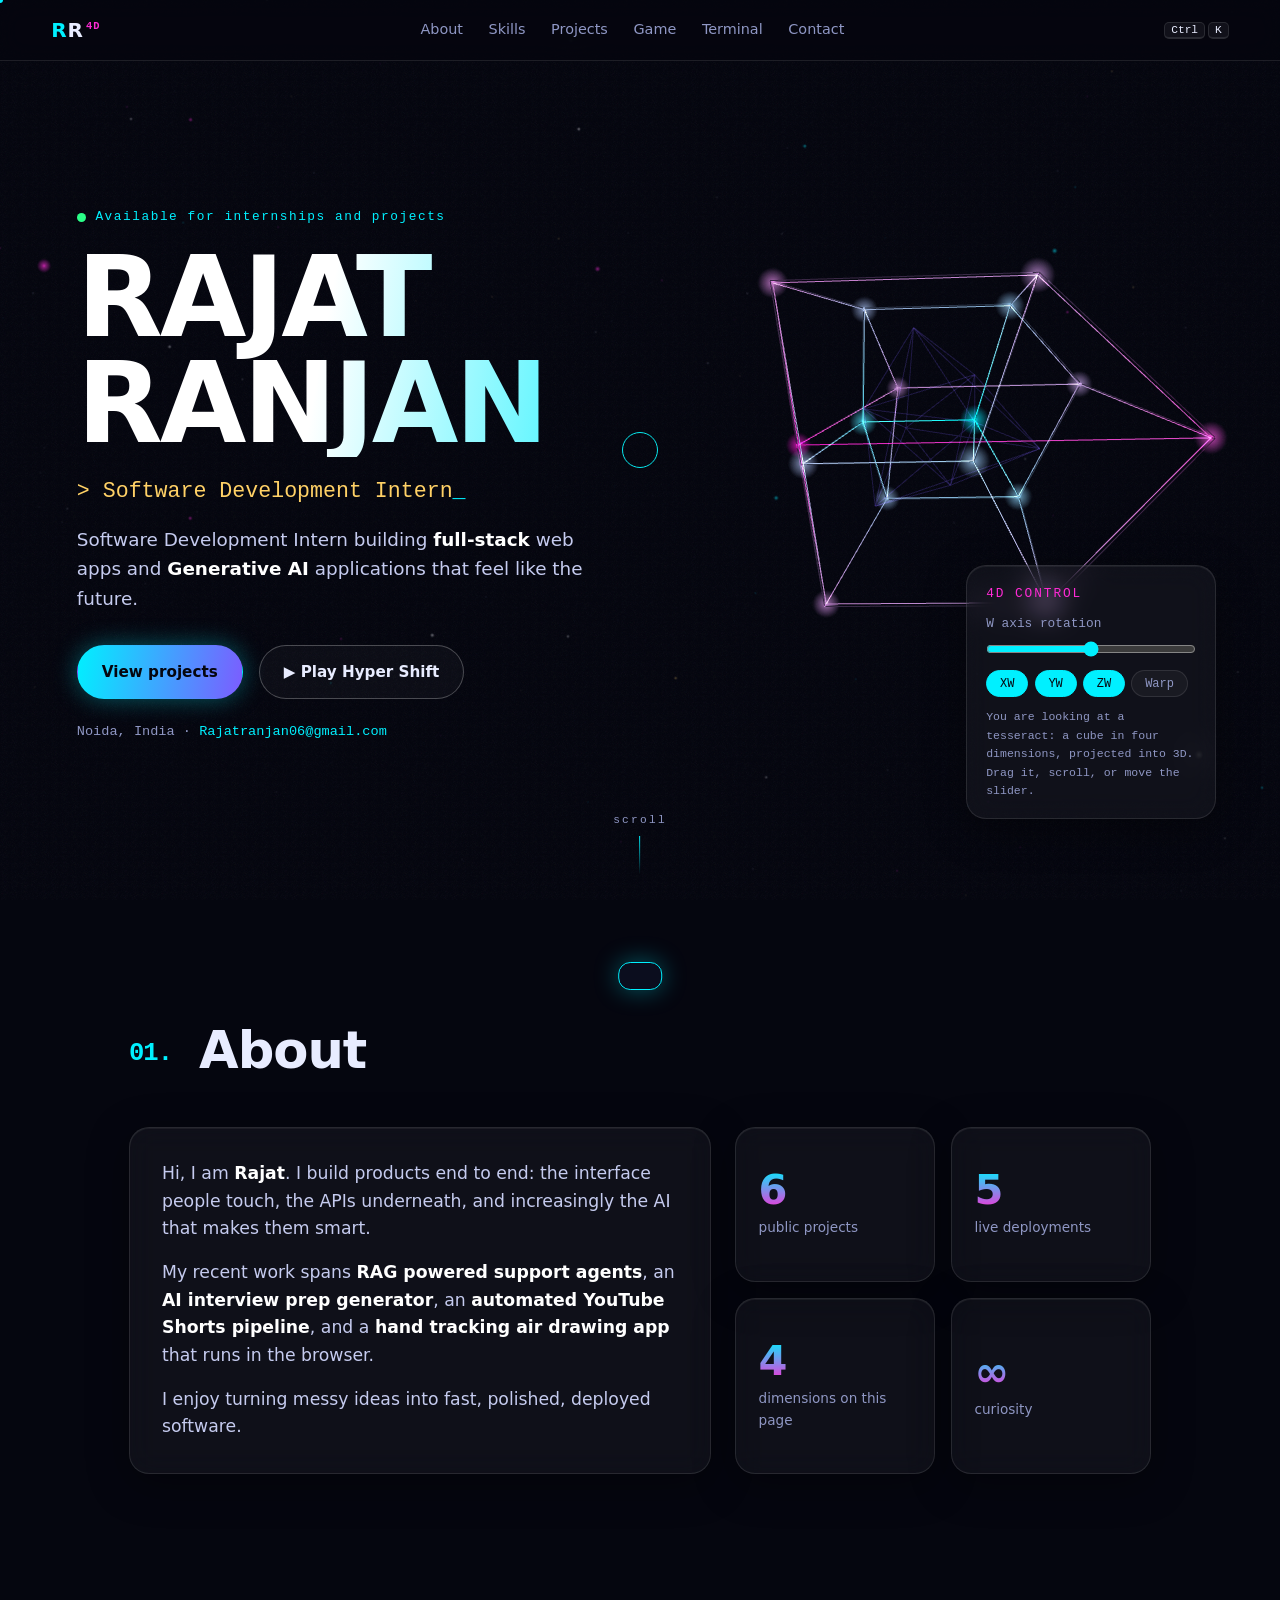
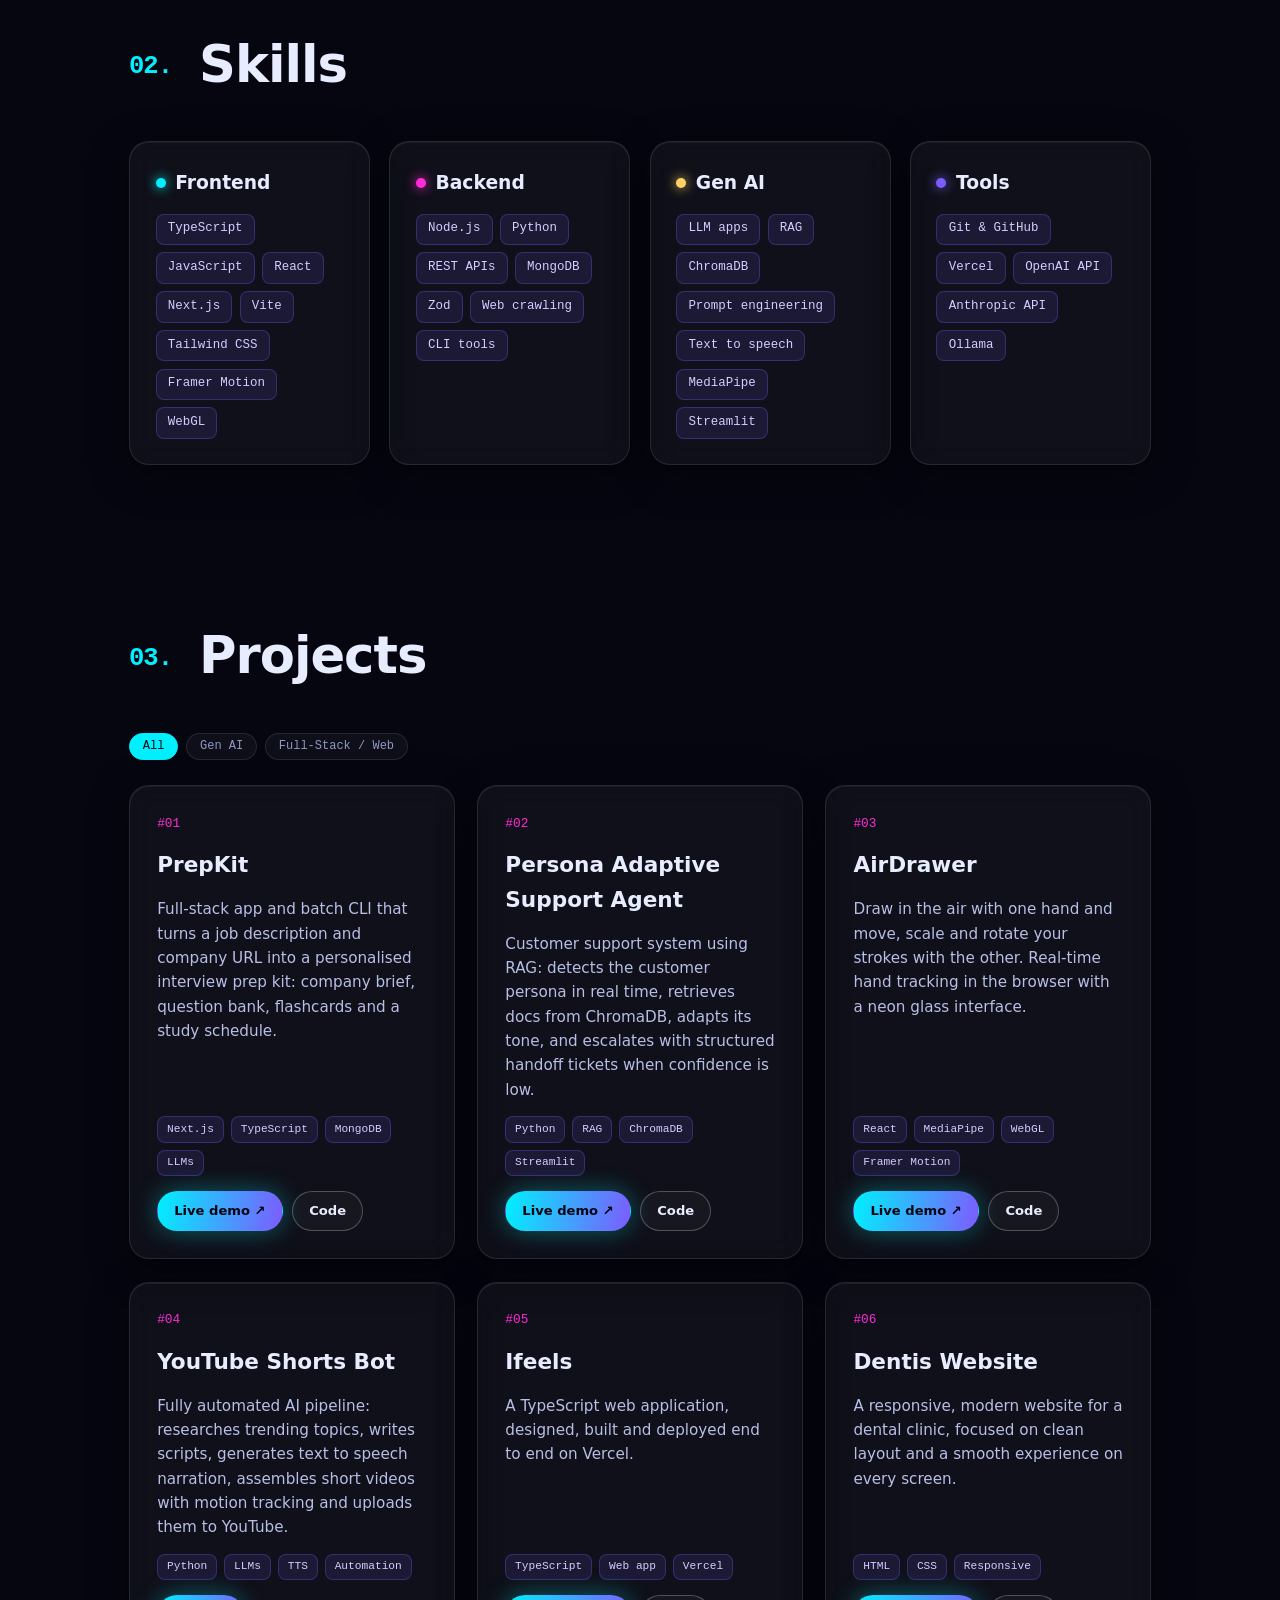
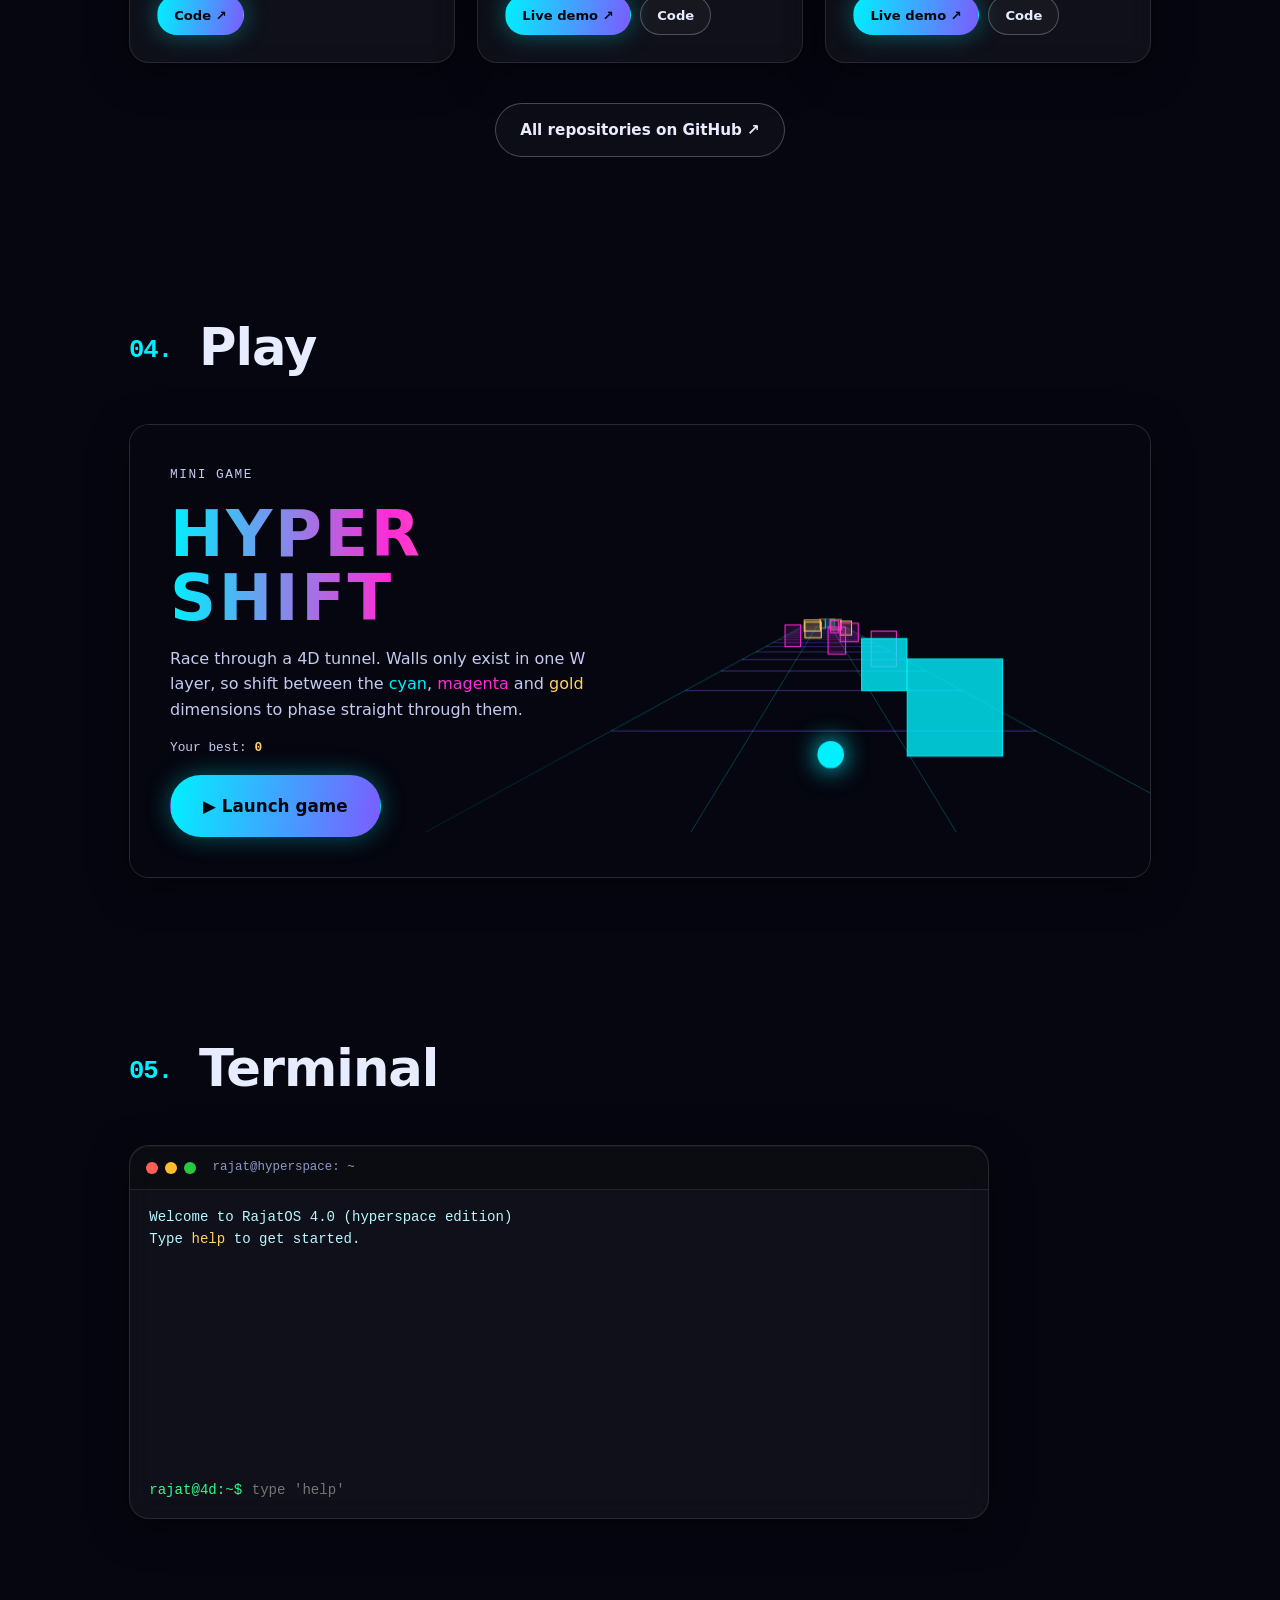
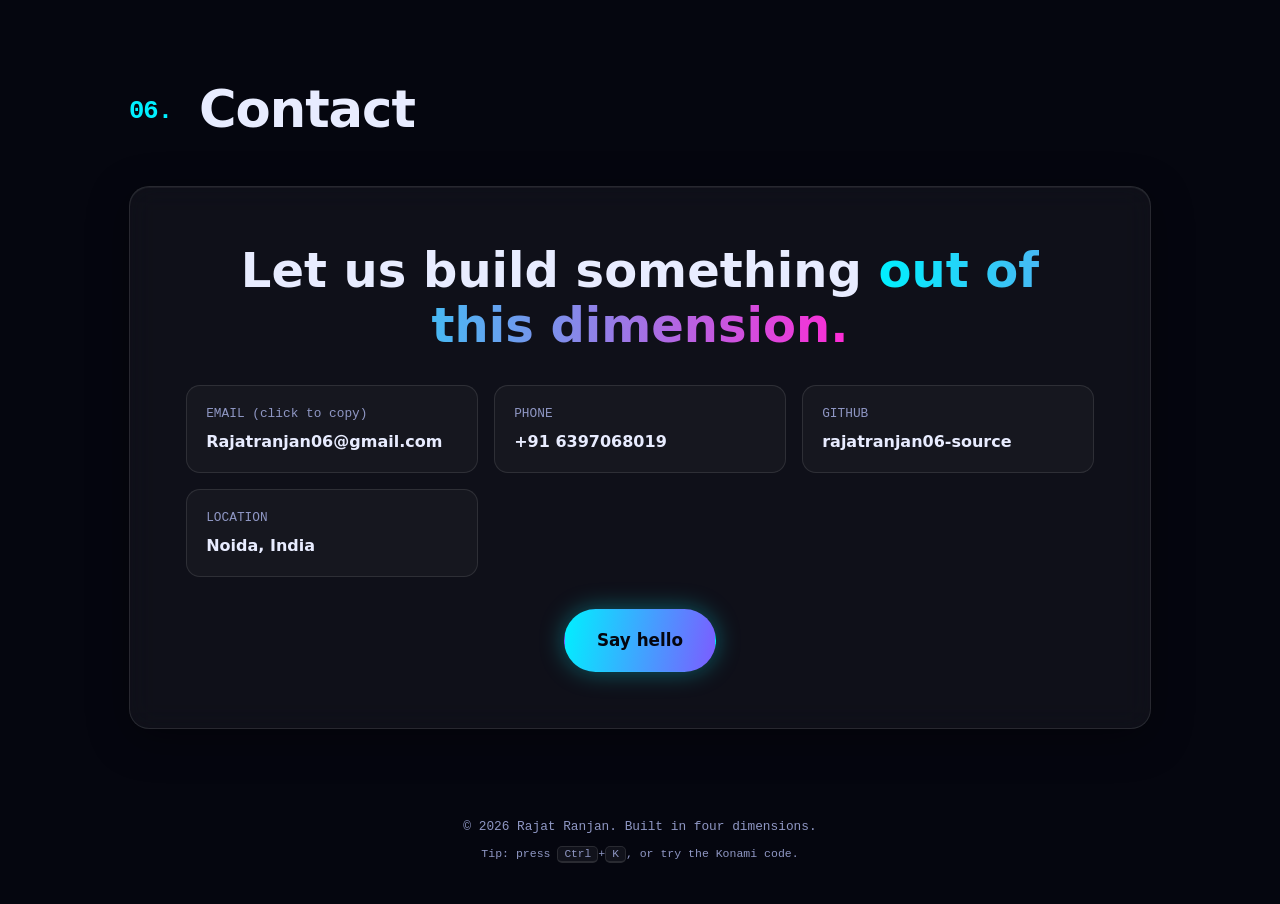
==== index.html @ 15fe3cb5 "Build 4D portfolio for Rajat Ranjan with tesseract hero, projects, terminal and Hyper Shift game Co-" ====
<!doctype html>
<html lang="en">
<head>
<meta charset="utf-8">
<meta name="viewport" content="width=device-width, initial-scale=1">
<title>Rajat Ranjan | Full-Stack & Gen AI Developer</title>
<meta name="description" content="Rajat Ranjan, Software Development Intern from Noida, India. Full-stack web apps and Generative AI applications: RAG agents, AI pipelines and gesture interfaces.">
<meta name="theme-color" content="#05060f">
<meta property="og:title" content="Rajat Ranjan | Full-Stack & Gen AI Developer">
<meta property="og:description" content="A 4D portfolio: projects, skills, an interactive terminal and a hyperspace game.">
<link rel="icon" href="favicon.svg" type="image/svg+xml">
<link rel="stylesheet" href="css/style.css?v=1">
<script type="importmap">{"imports":{"three":"./vendor/three.module.min.js"}}</script>
</head>
<body>
<div id="progress" aria-hidden="true"></div>
<div id="cursor" aria-hidden="true"></div>
<div id="cursor-dot" aria-hidden="true"></div>
<canvas id="hyper" aria-hidden="true"></canvas>
<div class="noise" aria-hidden="true"></div>

<header class="nav">
  <a href="#top" class="logo" aria-label="Rajat Ranjan, home"><span>R</span>R<em>4D</em></a>
  <nav>
    <a href="#about">About</a>
    <a href="#skills">Skills</a>
    <a href="#projects">Projects</a>
    <a href="#play">Game</a>
    <a href="#terminal">Terminal</a>
    <a href="#contact">Contact</a>
  </nav>
  <button class="kbd-btn" id="open-palette" aria-label="Open command palette"><kbd>Ctrl</kbd><kbd>K</kbd></button>
</header>

<main id="top">
  <section class="hero">
    <div class="hero-text">
      <p class="eyebrow mono"><span class="pulse"></span> Available for internships and projects</p>
      <h1 class="glitch" data-text="RAJAT RANJAN">RAJAT RANJAN</h1>
      <p class="role mono">&gt; <span id="typed"></span><span class="caret">_</span></p>
      <p class="lead">Software Development Intern building <strong>full-stack</strong> web apps and <strong>Generative AI</strong> applications that feel like the future.</p>
      <div class="cta">
        <a href="#projects" class="btn btn-primary magnetic">View projects</a>
        <a href="game.html" class="btn btn-ghost magnetic">&#9654; Play Hyper Shift</a>
      </div>
      <p class="meta mono">Noida, India &middot; <a href="mailto:Rajatranjan06@gmail.com">Rajatranjan06@gmail.com</a></p>
    </div>
    <div class="w-panel glass">
      <p class="mono small">4D CONTROL</p>
      <label class="mono small" for="w-slider">W axis rotation</label>
      <input type="range" id="w-slider" min="-314" max="314" value="0">
      <div class="toggles">
        <button class="chip active" data-plane="xw">XW</button>
        <button class="chip active" data-plane="yw">YW</button>
        <button class="chip active" data-plane="zw">ZW</button>
        <button class="chip" id="warp-btn">Warp</button>
      </div>
      <p class="mono tiny">You are looking at a tesseract: a cube in four dimensions, projected into 3D. Drag it, scroll, or move the slider.</p>
    </div>
    <a href="#about" class="scroll-hint mono" aria-label="Scroll down">scroll<span></span></a>
  </section>

  <section id="about" class="section">
    <h2 class="section-title reveal"><span class="mono">01.</span> About</h2>
    <div class="about-grid">
      <div class="glass about-card reveal">
        <p>Hi, I am <strong>Rajat</strong>. I build products end to end: the interface people touch, the APIs underneath, and increasingly the AI that makes them smart.</p>
        <p>My recent work spans <strong>RAG powered support agents</strong>, an <strong>AI interview prep generator</strong>, an <strong>automated YouTube Shorts pipeline</strong>, and a <strong>hand tracking air drawing app</strong> that runs in the browser.</p>
        <p>I enjoy turning messy ideas into fast, polished, deployed software.</p>
      </div>
      <div class="stats">
        <div class="stat glass reveal"><b data-count="6">0</b><span>public projects</span></div>
        <div class="stat glass reveal"><b data-count="5">0</b><span>live deployments</span></div>
        <div class="stat glass reveal"><b data-count="4">0</b><span>dimensions on this page</span></div>
        <div class="stat glass reveal"><b>&infin;</b><span>curiosity</span></div>
      </div>
    </div>
  </section>

  <section id="skills" class="section">
    <h2 class="section-title reveal"><span class="mono">02.</span> Skills</h2>
    <div class="skills-grid">
      <div class="skill-col glass reveal tilt">
        <h3><i class="dot c1"></i>Frontend</h3>
        <ul class="tags"><li>TypeScript</li><li>JavaScript</li><li>React</li><li>Next.js</li><li>Vite</li><li>Tailwind CSS</li><li>Framer Motion</li><li>WebGL</li></ul>
      </div>
      <div class="skill-col glass reveal tilt">
        <h3><i class="dot c2"></i>Backend</h3>
        <ul class="tags"><li>Node.js</li><li>Python</li><li>REST APIs</li><li>MongoDB</li><li>Zod</li><li>Web crawling</li><li>CLI tools</li></ul>
      </div>
      <div class="skill-col glass reveal tilt">
        <h3><i class="dot c3"></i>Gen AI</h3>
        <ul class="tags"><li>LLM apps</li><li>RAG</li><li>ChromaDB</li><li>Prompt engineering</li><li>Text to speech</li><li>MediaPipe</li><li>Streamlit</li></ul>
      </div>
      <div class="skill-col glass reveal tilt">
        <h3><i class="dot c4"></i>Tools</h3>
        <ul class="tags"><li>Git &amp; GitHub</li><li>Vercel</li><li>OpenAI API</li><li>Anthropic API</li><li>Ollama</li></ul>
      </div>
    </div>
  </section>

  <section id="projects" class="section">
    <h2 class="section-title reveal"><span class="mono">03.</span> Projects</h2>
    <div class="filters reveal" role="tablist">
      <button class="chip active" data-filter="all">All</button>
      <button class="chip" data-filter="ai">Gen AI</button>
      <button class="chip" data-filter="web">Full-Stack / Web</button>
    </div>
    <div class="projects">
      <article class="project glass tilt reveal" data-tags="ai web">
        <div class="glare"></div>
        <p class="p-num mono">#01</p>
        <h3>PrepKit</h3>
        <p>Full-stack app and batch CLI that turns a job description and company URL into a personalised interview prep kit: company brief, question bank, flashcards and a study schedule.</p>
        <ul class="tags small"><li>Next.js</li><li>TypeScript</li><li>MongoDB</li><li>LLMs</li></ul>
        <div class="p-links">
          <a href="https://prep-kit-eight.vercel.app" target="_blank" rel="noopener" class="btn btn-primary sm">Live demo &#8599;</a>
          <a href="https://github.com/rajatranjan06-source/PrepKit" target="_blank" rel="noopener" class="btn btn-ghost sm">Code</a>
        </div>
      </article>
      <article class="project glass tilt reveal" data-tags="ai">
        <div class="glare"></div>
        <p class="p-num mono">#02</p>
        <h3>Persona Adaptive Support Agent</h3>
        <p>Customer support system using RAG: detects the customer persona in real time, retrieves docs from ChromaDB, adapts its tone, and escalates with structured handoff tickets when confidence is low.</p>
        <ul class="tags small"><li>Python</li><li>RAG</li><li>ChromaDB</li><li>Streamlit</li></ul>
        <div class="p-links">
          <a href="https://persona-adaptive-saas-customer-support-agent.streamlit.app/" target="_blank" rel="noopener" class="btn btn-primary sm">Live demo &#8599;</a>
          <a href="https://github.com/rajatranjan06-source/Persona-Adaptive-Customer-Support-Agent" target="_blank" rel="noopener" class="btn btn-ghost sm">Code</a>
        </div>
      </article>
      <article class="project glass tilt reveal" data-tags="ai web">
        <div class="glare"></div>
        <p class="p-num mono">#03</p>
        <h3>AirDrawer</h3>
        <p>Draw in the air with one hand and move, scale and rotate your strokes with the other. Real-time hand tracking in the browser with a neon glass interface.</p>
        <ul class="tags small"><li>React</li><li>MediaPipe</li><li>WebGL</li><li>Framer Motion</li></ul>
        <div class="p-links">
          <a href="https://air-drawer-two.vercel.app" target="_blank" rel="noopener" class="btn btn-primary sm">Live demo &#8599;</a>
          <a href="https://github.com/rajatranjan06-source/AirDrawer" target="_blank" rel="noopener" class="btn btn-ghost sm">Code</a>
        </div>
      </article>
      <article class="project glass tilt reveal" data-tags="ai">
        <div class="glare"></div>
        <p class="p-num mono">#04</p>
        <h3>YouTube Shorts Bot</h3>
        <p>Fully automated AI pipeline: researches trending topics, writes scripts, generates text to speech narration, assembles short videos with motion tracking and uploads them to YouTube.</p>
        <ul class="tags small"><li>Python</li><li>LLMs</li><li>TTS</li><li>Automation</li></ul>
        <div class="p-links">
          <a href="https://github.com/rajatranjan06-source/youtube-shorts-bot" target="_blank" rel="noopener" class="btn btn-primary sm">Code &#8599;</a>
        </div>
      </article>
      <article class="project glass tilt reveal" data-tags="web">
        <div class="glare"></div>
        <p class="p-num mono">#05</p>
        <h3>Ifeels</h3>
        <p>A TypeScript web application, designed, built and deployed end to end on Vercel.</p>
        <ul class="tags small"><li>TypeScript</li><li>Web app</li><li>Vercel</li></ul>
        <div class="p-links">
          <a href="https://ifeels.vercel.app" target="_blank" rel="noopener" class="btn btn-primary sm">Live demo &#8599;</a>
          <a href="https://github.com/rajatranjan06-source/Ifeels" target="_blank" rel="noopener" class="btn btn-ghost sm">Code</a>
        </div>
      </article>
      <article class="project glass tilt reveal" data-tags="web">
        <div class="glare"></div>
        <p class="p-num mono">#06</p>
        <h3>Dentis Website</h3>
        <p>A responsive, modern website for a dental clinic, focused on clean layout and a smooth experience on every screen.</p>
        <ul class="tags small"><li>HTML</li><li>CSS</li><li>Responsive</li></ul>
        <div class="p-links">
          <a href="https://dentis-website-omega.vercel.app" target="_blank" rel="noopener" class="btn btn-primary sm">Live demo &#8599;</a>
          <a href="https://github.com/rajatranjan06-source/dentis-website" target="_blank" rel="noopener" class="btn btn-ghost sm">Code</a>
        </div>
      </article>
    </div>
    <p class="center reveal"><a class="btn btn-ghost magnetic" href="https://github.com/rajatranjan06-source" target="_blank" rel="noopener">All repositories on GitHub &#8599;</a></p>
  </section>

  <section id="play" class="section">
    <h2 class="section-title reveal"><span class="mono">04.</span> Play</h2>
    <div class="game-teaser glass reveal">
      <canvas id="teaser" aria-hidden="true"></canvas>
      <div class="teaser-content">
        <p class="mono eyebrow">MINI GAME</p>
        <h3>HYPER SHIFT</h3>
        <p>Race through a 4D tunnel. Walls only exist in one W layer, so shift between the <span class="c1t">cyan</span>, <span class="c2t">magenta</span> and <span class="c3t">gold</span> dimensions to phase straight through them.</p>
        <p class="mono small">Your best: <b id="best-score">0</b></p>
        <a href="game.html" class="btn btn-primary magnetic big">&#9654; Launch game</a>
      </div>
    </div>
  </section>

  <section id="terminal" class="section">
    <h2 class="section-title reveal"><span class="mono">05.</span> Terminal</h2>
    <div class="term glass reveal">
      <div class="term-bar"><i></i><i></i><i></i><span class="mono">rajat@hyperspace: ~</span></div>
      <div class="term-body mono" id="term-out" aria-live="polite"></div>
      <form class="term-line mono" id="term-form" autocomplete="off">
        <label for="term-in">rajat@4d:~$</label>
        <input id="term-in" spellcheck="false" placeholder="type 'help'">
      </form>
    </div>
  </section>

  <section id="contact" class="section">
    <h2 class="section-title reveal"><span class="mono">06.</span> Contact</h2>
    <div class="contact glass reveal">
      <h3 class="big-h">Let us build something <span class="grad">out of this dimension.</span></h3>
      <div class="contact-grid">
        <button class="contact-item" id="copy-email" data-copy="Rajatranjan06@gmail.com"><span class="mono small">EMAIL (click to copy)</span><b>Rajatranjan06@gmail.com</b></button>
        <a class="contact-item" href="tel:+916397068019"><span class="mono small">PHONE</span><b>+91 6397068019</b></a>
        <a class="contact-item" href="https://github.com/rajatranjan06-source" target="_blank" rel="noopener"><span class="mono small">GITHUB</span><b>rajatranjan06-source</b></a>
        <div class="contact-item"><span class="mono small">LOCATION</span><b>Noida, India</b></div>
      </div>
      <a href="mailto:Rajatranjan06@gmail.com?subject=Hello%20Rajat" class="btn btn-primary magnetic big">Say hello</a>
    </div>
  </section>
</main>

<footer class="footer mono small">
  <p>&copy; <span id="year">2026</span> Rajat Ranjan. Built in four dimensions.</p>
  <p class="tiny">Tip: press <kbd>Ctrl</kbd>+<kbd>K</kbd>, or try the Konami code.</p>
</footer>

<div id="palette" class="palette" hidden>
  <div class="palette-box glass">
    <input id="palette-in" placeholder="Jump to, open, copy..." aria-label="Command">
    <ul id="palette-list"></ul>
  </div>
</div>
<div id="toast" class="toast mono" role="status"></div>

<script type="module" src="js/main.js?v=1"></script>
</body>
</html>
---- css/style.css ----
:root{
  --bg:#05060f; --bg2:#0b0d1f; --text:#e8ecff; --muted:#8f97c4;
  --c1:#00f0ff; --c2:#ff2bd6; --c3:#ffd166; --c4:#7c5cff;
  --glass:rgba(255,255,255,.045); --line:rgba(255,255,255,.1);
  --mono:ui-monospace,"SFMono-Regular","JetBrains Mono",Menlo,Consolas,monospace;
  --sans:system-ui,-apple-system,"Segoe UI",Roboto,Inter,sans-serif;
}
*{box-sizing:border-box;margin:0;padding:0}
html{scroll-behavior:smooth}
body{background:radial-gradient(1200px 800px at 80% -10%,#1a0f3d 0%,transparent 60%),radial-gradient(900px 700px at -10% 110%,#002a3a 0%,transparent 60%),var(--bg);color:var(--text);font-family:var(--sans);line-height:1.6;overflow-x:hidden;min-height:100vh}
a{color:inherit}
.mono{font-family:var(--mono)}
.small{font-size:.8rem}.tiny{font-size:.72rem;color:var(--muted)}
.center{text-align:center;margin-top:2.5rem}
kbd{font-family:var(--mono);font-size:.7rem;border:1px solid var(--line);border-bottom-width:2px;border-radius:5px;padding:1px 6px;background:rgba(255,255,255,.05)}

#hyper{position:fixed;inset:0;width:100vw;height:100vh;z-index:0;display:block}
.noise{position:fixed;inset:0;pointer-events:none;z-index:1;opacity:.06;background-image:url("data:image/svg+xml;utf8,<svg xmlns='http://www.w3.org/2000/svg' width='160' height='160'><filter id='n'><feTurbulence baseFrequency='.9' numOctaves='2'/></filter><rect width='100%' height='100%' filter='url(%23n)'/></svg>")}
#progress{position:fixed;top:0;left:0;height:3px;width:0;z-index:60;background:linear-gradient(90deg,var(--c1),var(--c2),var(--c3));box-shadow:0 0 12px var(--c1)}

#cursor,#cursor-dot{position:fixed;top:0;left:0;pointer-events:none;z-index:100;border-radius:50%;transform:translate(-50%,-50%)}
#cursor{width:36px;height:36px;border:1.5px solid var(--c1);transition:width .2s,height .2s,background .2s,border-color .2s;mix-blend-mode:difference}
#cursor.hover{width:64px;height:64px;background:rgba(0,240,255,.15);border-color:var(--c2)}
#cursor-dot{width:6px;height:6px;background:var(--c1)}
@media (hover:none){#cursor,#cursor-dot{display:none}}

.nav{position:fixed;top:0;left:0;right:0;z-index:50;display:flex;align-items:center;justify-content:space-between;padding:14px 4vw;backdrop-filter:blur(12px);-webkit-backdrop-filter:blur(12px);background:rgba(5,6,15,.45);border-bottom:1px solid var(--line)}
.logo{font-weight:800;font-size:1.25rem;text-decoration:none;letter-spacing:.05em}
.logo span{color:var(--c1)}.logo em{font-style:normal;font-size:.65rem;color:var(--c2);vertical-align:super;margin-left:2px;font-family:var(--mono)}
.nav nav{display:flex;gap:1.6rem}
.nav nav a{text-decoration:none;color:var(--muted);font-size:.9rem;position:relative;transition:color .2s}
.nav nav a:hover,.nav nav a.active{color:var(--text)}
.nav nav a::after{content:"";position:absolute;left:0;bottom:-4px;height:2px;width:0;background:var(--c1);transition:width .25s}
.nav nav a:hover::after,.nav nav a.active::after{width:100%}
.kbd-btn{background:none;border:0;color:var(--text);cursor:pointer;display:flex;gap:3px}
@media (max-width:820px){.nav nav{display:none}}

main,footer{position:relative;z-index:2}
.section{max-width:1150px;margin:0 auto;padding:110px 5vw 40px}
.section-title{font-size:clamp(2rem,5vw,3.2rem);margin-bottom:2.2rem;letter-spacing:-.02em}
.section-title span{color:var(--c1);font-size:.5em;vertical-align:middle;margin-right:.4em}

.glass{background:var(--glass);border:1px solid var(--line);border-radius:20px;backdrop-filter:blur(14px);-webkit-backdrop-filter:blur(14px);box-shadow:0 10px 40px rgba(0,0,0,.35),inset 0 1px 0 rgba(255,255,255,.06)}

.hero{min-height:100vh;display:flex;align-items:center;padding:110px 6vw 60px;position:relative}
.hero-text{max-width:640px}
.eyebrow{color:var(--c1);font-size:.8rem;letter-spacing:.12em;display:flex;align-items:center;gap:.6rem;margin-bottom:1rem}
.pulse{width:9px;height:9px;border-radius:50%;background:#2bff88;box-shadow:0 0 0 0 rgba(43,255,136,.7);animation:pulse 1.8s infinite}
@keyframes pulse{70%{box-shadow:0 0 0 12px rgba(43,255,136,0)}100%{box-shadow:0 0 0 0 rgba(43,255,136,0)}}
h1{font-size:clamp(3rem,10vw,7rem);line-height:.95;font-weight:900;letter-spacing:-.03em;background:linear-gradient(100deg,#fff 20%,var(--c1) 50%,var(--c2) 80%);-webkit-background-clip:text;background-clip:text;color:transparent;background-size:200% 100%;animation:shine 6s linear infinite}
@keyframes shine{to{background-position:-200% 0}}
.glitch{position:relative}
.glitch::before,.glitch::after{content:attr(data-text);position:absolute;inset:0;background:inherit;-webkit-background-clip:text;background-clip:text;opacity:0}
.glitch:hover::before{opacity:.8;animation:g1 .4s steps(2) infinite;color:var(--c2);-webkit-text-fill-color:var(--c2)}
.glitch:hover::after{opacity:.8;animation:g2 .4s steps(2) infinite;color:var(--c1);-webkit-text-fill-color:var(--c1)}
@keyframes g1{0%{clip-path:inset(10% 0 60% 0);transform:translate(-4px,0)}100%{clip-path:inset(60% 0 10% 0);transform:translate(4px,0)}}
@keyframes g2{0%{clip-path:inset(50% 0 20% 0);transform:translate(4px,0)}100%{clip-path:inset(20% 0 50% 0);transform:translate(-4px,0)}}
.role{font-size:clamp(1rem,2.3vw,1.35rem);color:var(--c3);margin:1.1rem 0 1rem;min-height:1.6em}
.caret{animation:blink 1s steps(1) infinite;color:var(--c1)}
@keyframes blink{50%{opacity:0}}
.lead{font-size:1.15rem;color:#c5cbef;max-width:520px}
.lead strong{color:#fff}
.cta{display:flex;gap:1rem;flex-wrap:wrap;margin:2rem 0 1.4rem}
.meta{color:var(--muted);font-size:.85rem}
.meta a{color:var(--c1);text-decoration:none}

.btn{display:inline-flex;align-items:center;gap:.5rem;padding:.85rem 1.5rem;border-radius:999px;font-weight:700;text-decoration:none;font-size:.95rem;cursor:pointer;border:1px solid transparent;transition:transform .2s,box-shadow .25s,background .25s;font-family:inherit}
.btn-primary{background:linear-gradient(100deg,var(--c1),var(--c4));color:#05060f;box-shadow:0 0 25px rgba(0,240,255,.35)}
.btn-primary:hover{box-shadow:0 0 45px rgba(0,240,255,.6)}
.btn-ghost{border-color:rgba(255,255,255,.25);color:var(--text);background:rgba(255,255,255,.03)}
.btn-ghost:hover{border-color:var(--c2);box-shadow:0 0 25px rgba(255,43,214,.3)}
.btn.sm{padding:.55rem 1rem;font-size:.82rem}
.btn.big{padding:1.05rem 2rem;font-size:1.05rem}

.w-panel{position:absolute;right:5vw;bottom:9vh;width:250px;padding:1.1rem 1.2rem}
.w-panel p:first-child{color:var(--c2);letter-spacing:.15em;margin-bottom:.6rem}
.w-panel label{display:block;color:var(--muted);margin-bottom:.3rem}
input[type=range]{width:100%;accent-color:var(--c1);margin-bottom:.8rem}
.toggles{display:flex;gap:.4rem;flex-wrap:wrap;margin-bottom:.7rem}
@media (max-width:980px){.w-panel{position:relative;right:auto;bottom:auto;margin-top:2rem;width:100%;max-width:340px}.hero{flex-direction:column;align-items:flex-start;justify-content:center}}

.chip{font-family:var(--mono);font-size:.75rem;padding:.35rem .8rem;border-radius:999px;background:rgba(255,255,255,.04);color:var(--muted);border:1px solid var(--line);cursor:pointer;transition:all .2s}
.chip:hover{color:var(--text);border-color:var(--c1)}
.chip.active{color:#05060f;background:var(--c1);border-color:var(--c1)}

.scroll-hint{position:absolute;bottom:26px;left:50%;transform:translateX(-50%);color:var(--muted);font-size:.7rem;text-decoration:none;display:flex;flex-direction:column;align-items:center;gap:6px;letter-spacing:.2em}
.scroll-hint span{width:1px;height:38px;background:linear-gradient(var(--c1),transparent);animation:drop 1.6s infinite}
@keyframes drop{0%{transform:scaleY(0);transform-origin:top}50%{transform:scaleY(1);transform-origin:top}51%{transform-origin:bottom}100%{transform:scaleY(0);transform-origin:bottom}}

.about-grid{display:grid;grid-template-columns:1.4fr 1fr;gap:1.5rem}
.about-card{padding:2rem;font-size:1.08rem;color:#c5cbef}
.about-card p+p{margin-top:1rem}
.about-card strong{color:#fff}
.stats{display:grid;grid-template-columns:1fr 1fr;gap:1rem}
.stat{padding:1.4rem;display:flex;flex-direction:column;justify-content:center}
.stat b{font-size:2.6rem;line-height:1;background:linear-gradient(var(--c1),var(--c2));-webkit-background-clip:text;background-clip:text;color:transparent}
.stat span{color:var(--muted);font-size:.85rem;margin-top:.4rem}
@media (max-width:820px){.about-grid{grid-template-columns:1fr}}

.skills-grid{display:grid;grid-template-columns:repeat(auto-fit,minmax(240px,1fr));gap:1.2rem}
.skill-col{padding:1.6rem}
.skill-col h3{display:flex;align-items:center;gap:.6rem;margin-bottom:1rem}
.dot{width:10px;height:10px;border-radius:50%;display:inline-block}
.dot.c1{background:var(--c1);box-shadow:0 0 12px var(--c1)}.dot.c2{background:var(--c2);box-shadow:0 0 12px var(--c2)}.dot.c3{background:var(--c3);box-shadow:0 0 12px var(--c3)}.dot.c4{background:var(--c4);box-shadow:0 0 12px var(--c4)}
.tags{list-style:none;display:flex;flex-wrap:wrap;gap:.45rem}
.tags li{font-family:var(--mono);font-size:.78rem;padding:.3rem .7rem;border-radius:8px;background:rgba(124,92,255,.12);border:1px solid rgba(124,92,255,.3);color:#d5ceff}
.tags.small li{font-size:.7rem;padding:.2rem .55rem}

.tilt{transform-style:preserve-3d;transition:transform .15s ease-out}
.filters{display:flex;gap:.5rem;margin-bottom:1.6rem;flex-wrap:wrap}
.projects{display:grid;grid-template-columns:repeat(auto-fill,minmax(320px,1fr));gap:1.4rem}
.project{padding:1.7rem;position:relative;overflow:hidden;display:flex;flex-direction:column;gap:.9rem}
.project.hide{display:none}
.project h3{font-size:1.35rem;transform:translateZ(30px)}
.project>p:not(.p-num){color:#b8bfe6;font-size:.95rem;flex:1}
.p-num{color:var(--c2);font-size:.8rem}
.p-links{display:flex;gap:.6rem;flex-wrap:wrap;transform:translateZ(20px)}
.glare{position:absolute;inset:0;pointer-events:none;background:radial-gradient(circle at var(--gx,50%) var(--gy,50%),rgba(255,255,255,.14),transparent 45%);opacity:0;transition:opacity .3s}
.project:hover .glare{opacity:1}
.project::before{content:"";position:absolute;inset:-1px;border-radius:20px;padding:1px;background:linear-gradient(130deg,var(--c1),transparent 40%,transparent 60%,var(--c2));-webkit-mask:linear-gradient(#000 0 0) content-box,linear-gradient(#000 0 0);-webkit-mask-composite:xor;mask-composite:exclude;opacity:0;transition:opacity .3s}
.project:hover::before{opacity:1}

.game-teaser{position:relative;overflow:hidden;min-height:420px;display:flex;align-items:center}
#teaser{position:absolute;inset:0;width:100%;height:100%}
.teaser-content{position:relative;padding:2.5rem;max-width:520px;background:linear-gradient(90deg,rgba(5,6,15,.85),rgba(5,6,15,.4) 80%,transparent);height:100%}
.teaser-content h3{font-size:clamp(2.4rem,6vw,4rem);font-weight:900;letter-spacing:.04em;line-height:1;margin:.4rem 0 1rem;background:linear-gradient(90deg,var(--c1),var(--c2),var(--c3));-webkit-background-clip:text;background-clip:text;color:transparent}
.teaser-content p{color:#c5cbef;margin-bottom:1rem}
.teaser-content b{color:var(--c3)}
.c1t{color:var(--c1)}.c2t{color:var(--c2)}.c3t{color:var(--c3)}

.term{overflow:hidden;max-width:860px}
.term-bar{display:flex;align-items:center;gap:7px;padding:.7rem 1rem;border-bottom:1px solid var(--line);background:rgba(0,0,0,.25)}
.term-bar i{width:12px;height:12px;border-radius:50%;background:#ff5f57}.term-bar i:nth-child(2){background:#febc2e}.term-bar i:nth-child(3){background:#28c840}
.term-bar span{margin-left:.6rem;font-size:.78rem;color:var(--muted)}
.term-body{padding:1rem 1.2rem 0;height:280px;overflow-y:auto;font-size:.88rem;white-space:pre-wrap;color:#b8f7ff}
.term-body .cmd{color:var(--c3)}.term-body .err{color:#ff7b9c}.term-body a{color:var(--c2)}
.term-line{display:flex;gap:.6rem;padding:.6rem 1.2rem 1rem;font-size:.88rem}
.term-line label{color:#2bff88;white-space:nowrap}
.term-line input{flex:1;background:none;border:0;outline:0;color:var(--text);font:inherit;caret-color:var(--c1)}

.contact{padding:clamp(1.6rem,5vw,3.5rem);text-align:center}
.big-h{font-size:clamp(1.8rem,4.5vw,3rem);line-height:1.15;margin-bottom:2rem}
.grad{background:linear-gradient(90deg,var(--c1),var(--c2));-webkit-background-clip:text;background-clip:text;color:transparent}
.contact-grid{display:grid;grid-template-columns:repeat(auto-fit,minmax(220px,1fr));gap:1rem;margin-bottom:2rem;text-align:left}
.contact-item{display:flex;flex-direction:column;gap:.3rem;padding:1.1rem 1.2rem;border-radius:14px;border:1px solid var(--line);background:rgba(255,255,255,.03);text-decoration:none;color:var(--text);font:inherit;cursor:pointer;transition:border-color .2s,transform .2s;text-align:left;overflow-wrap:anywhere}
.contact-item:hover{border-color:var(--c1);transform:translateY(-3px)}
.contact-item span{color:var(--muted)}

.footer{text-align:center;padding:3rem 1rem 2.5rem;color:var(--muted)}
.footer p+p{margin-top:.5rem}

.reveal{opacity:0;transform:translateY(40px) rotateX(12deg);transition:opacity .8s,transform .8s cubic-bezier(.2,.8,.2,1)}
.reveal.in{opacity:1;transform:none}

.palette{position:fixed;inset:0;z-index:200;background:rgba(2,3,10,.6);display:flex;justify-content:center;align-items:flex-start;padding-top:16vh}
.palette[hidden]{display:none}
.palette-box{width:min(560px,92vw);overflow:hidden;background:rgba(12,14,32,.92)}
.palette-box input{width:100%;padding:1.1rem 1.3rem;background:none;border:0;border-bottom:1px solid var(--line);color:var(--text);font-size:1.05rem;outline:none;font-family:inherit}
.palette-box ul{list-style:none;max-height:340px;overflow-y:auto;padding:.4rem}
.palette-box li{padding:.7rem 1rem;border-radius:10px;cursor:pointer;display:flex;justify-content:space-between;color:#c5cbef}
.palette-box li small{color:var(--muted);font-family:var(--mono)}
.palette-box li.sel{background:rgba(0,240,255,.12);color:#fff}

.toast{position:fixed;left:50%;bottom:30px;transform:translate(-50%,120px);z-index:300;padding:.8rem 1.3rem;border-radius:12px;background:rgba(12,14,32,.95);border:1px solid var(--c1);box-shadow:0 0 25px rgba(0,240,255,.35);transition:transform .35s cubic-bezier(.2,.8,.2,1);font-size:.88rem}
.toast.show{transform:translate(-50%,0)}

body.warp h1{animation:shine 1s linear infinite}
body.rainbow{animation:hue 3s linear infinite}
@keyframes hue{to{filter:hue-rotate(360deg)}}

@media (prefers-reduced-motion:reduce){*{animation:none!important;transition:none!important}.reveal{opacity:1;transform:none}}
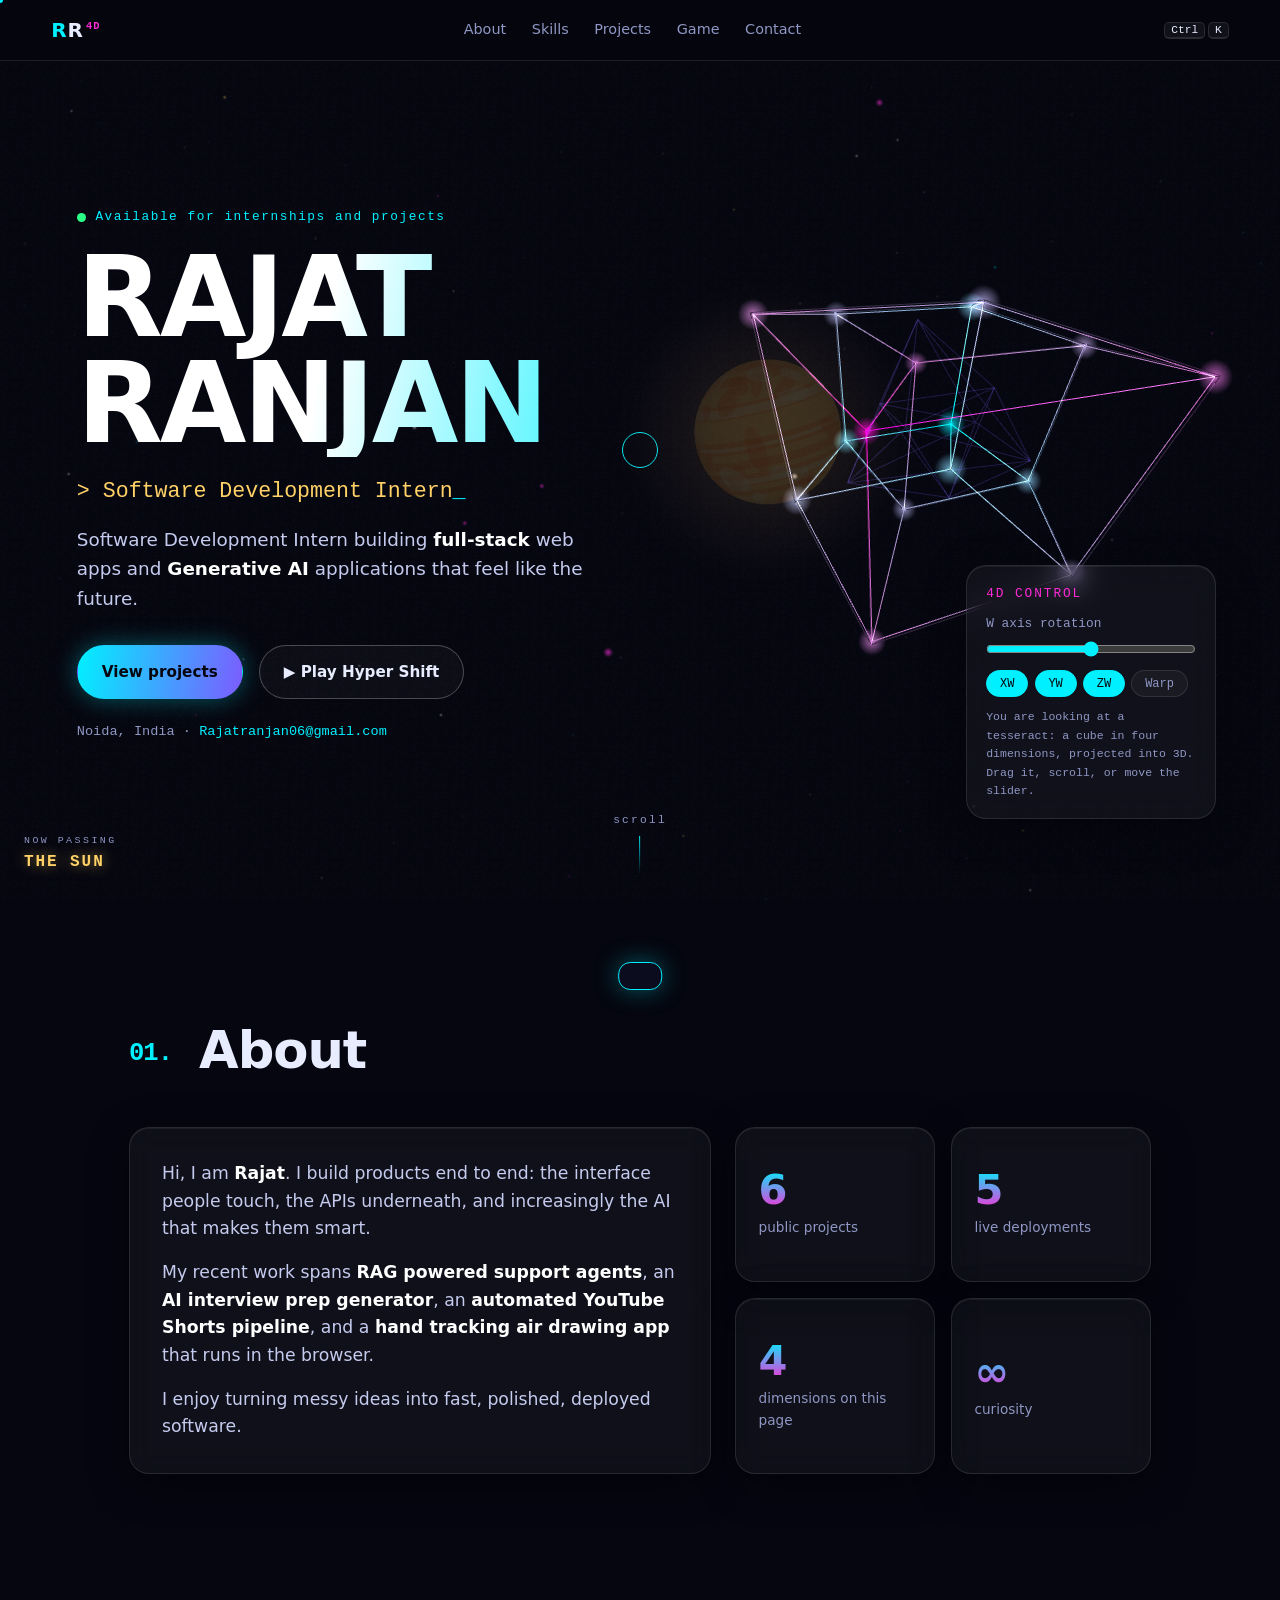
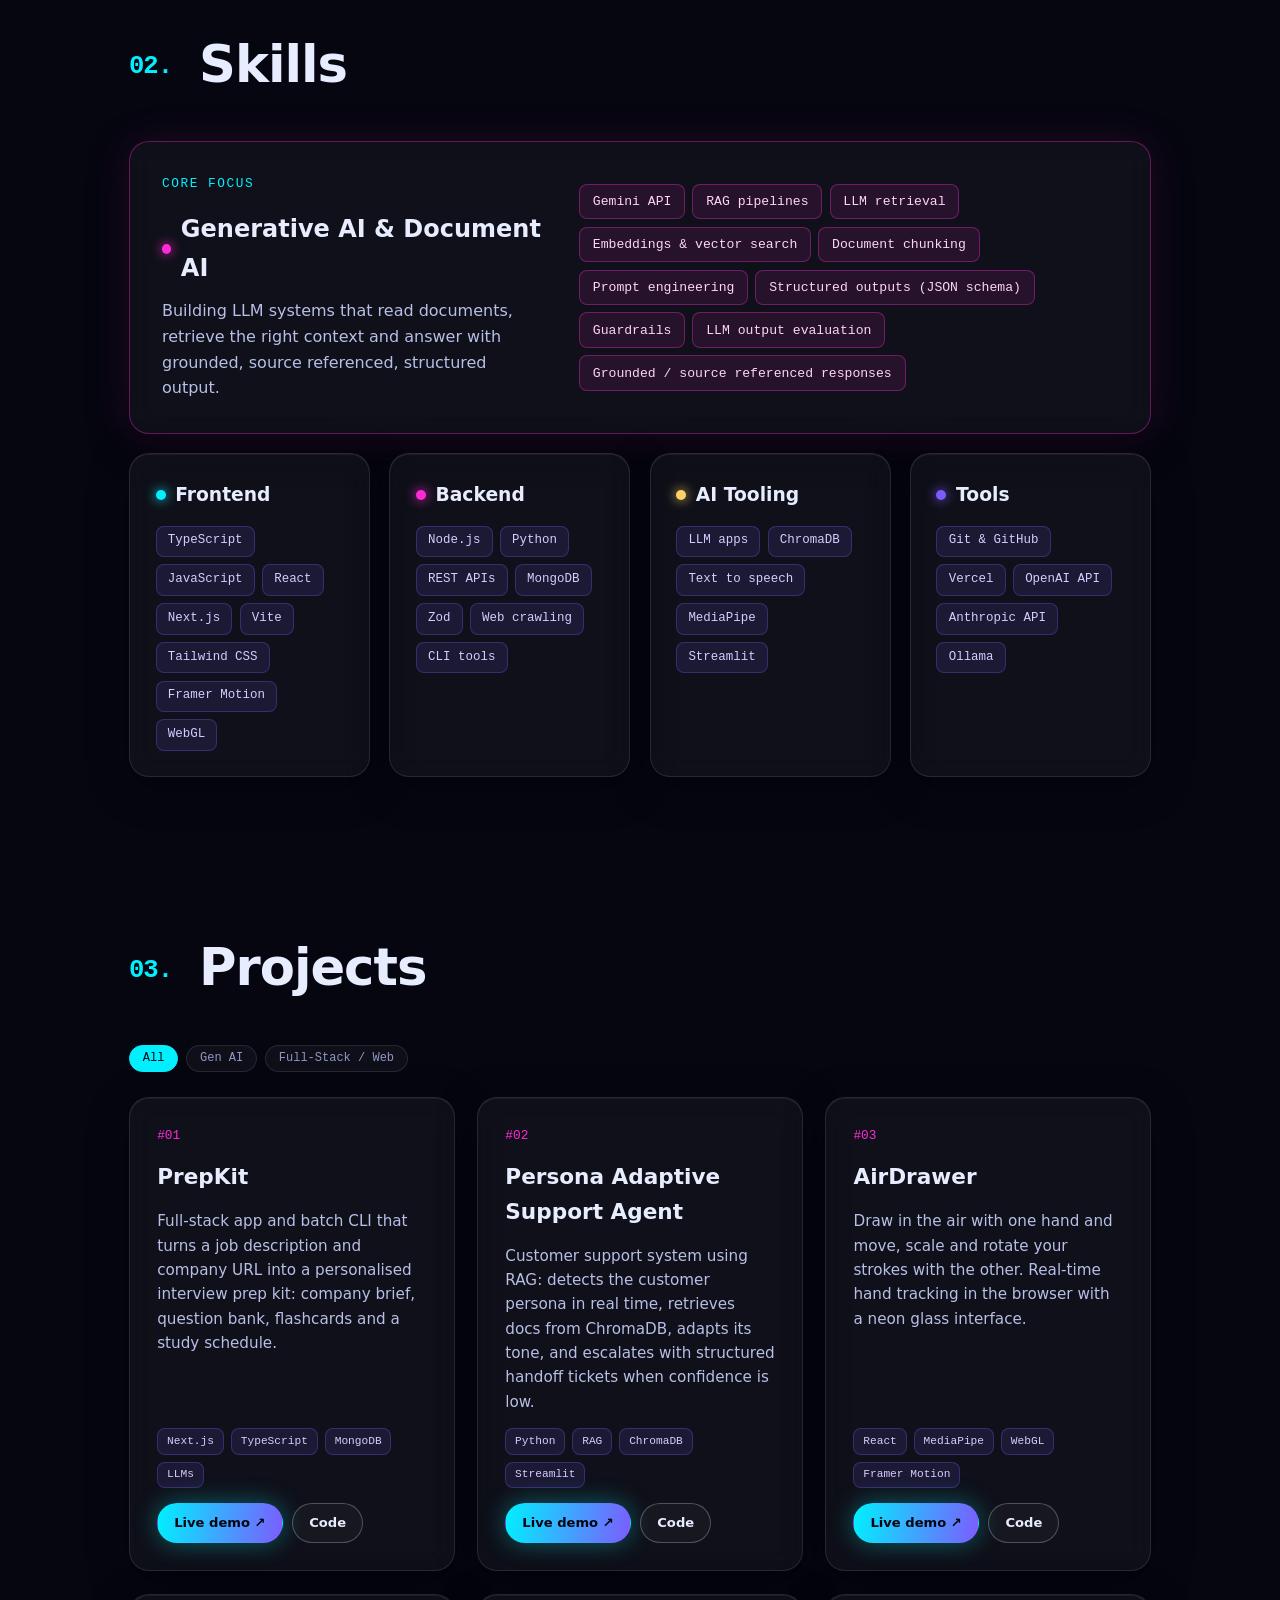
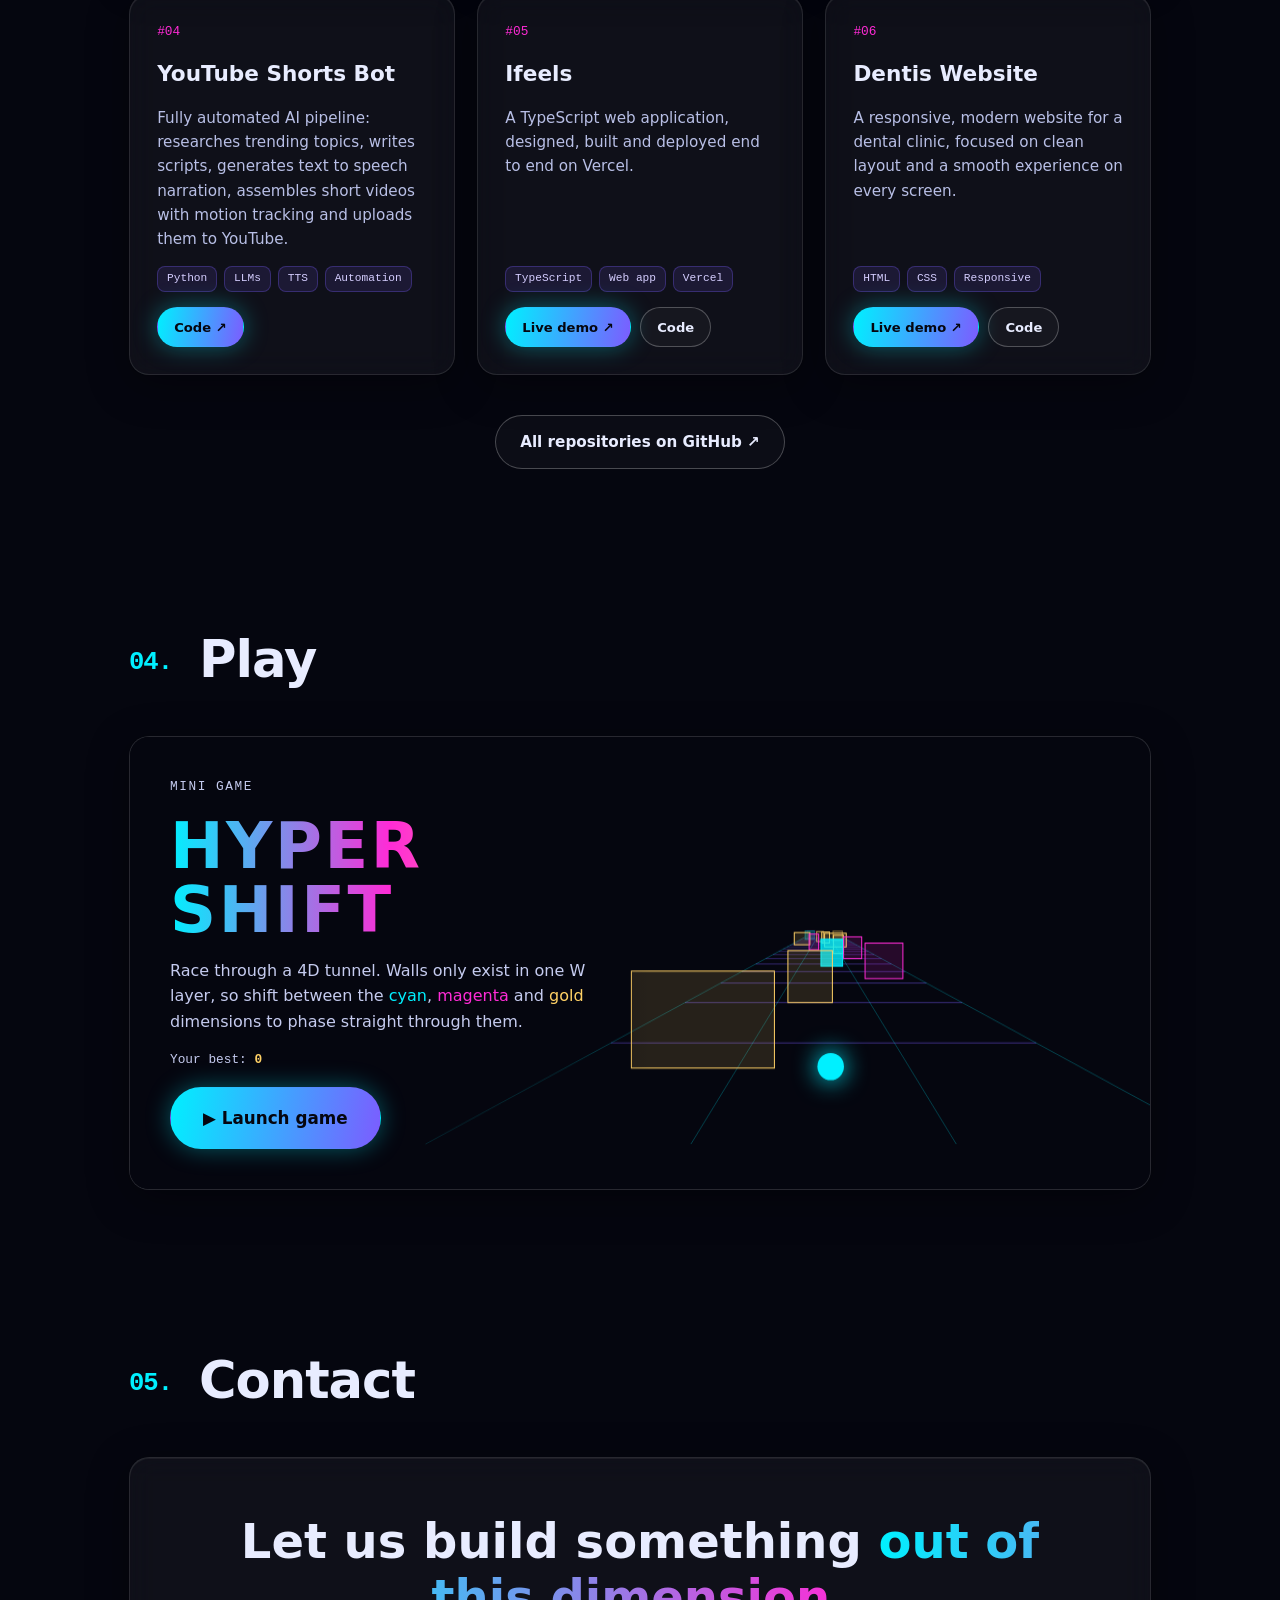
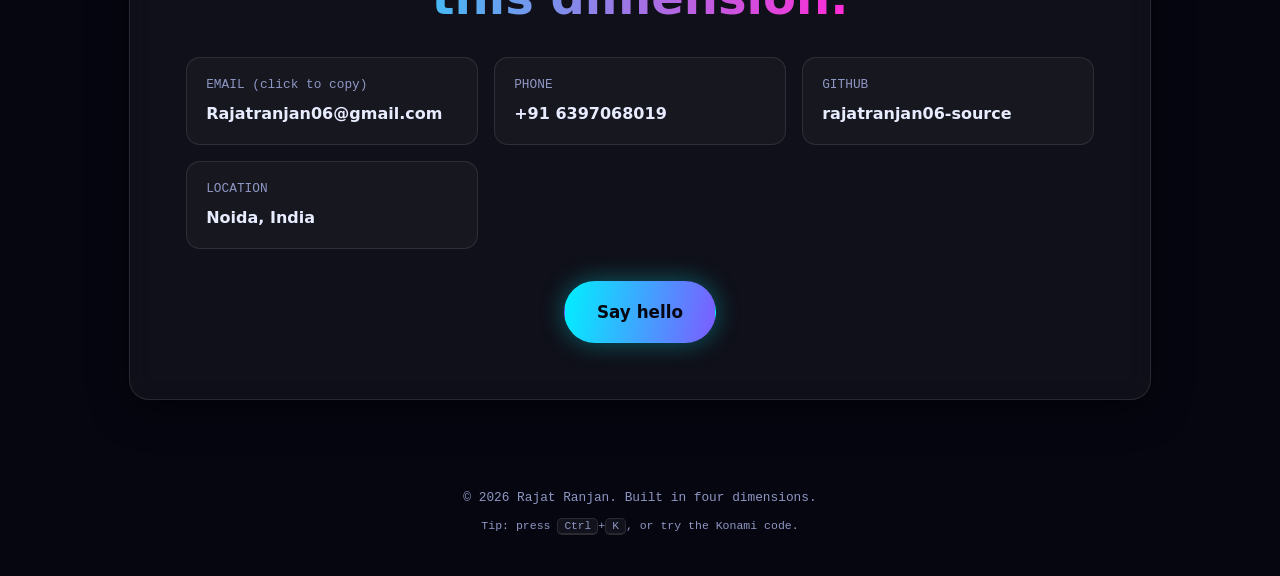
==== commit c4636109: "Add scroll-driven solar system background, Generative AI & Document AI skills, remove terminal Co-Au" ====
--- a/index.html
+++ b/index.html
@@ -7,9 +7,9 @@
 <meta name="description" content="Rajat Ranjan, Software Development Intern from Noida, India. Full-stack web apps and Generative AI applications: RAG agents, AI pipelines and gesture interfaces.">
 <meta name="theme-color" content="#05060f">
 <meta property="og:title" content="Rajat Ranjan | Full-Stack & Gen AI Developer">
-<meta property="og:description" content="A 4D portfolio: projects, skills, an interactive terminal and a hyperspace game.">
+<meta property="og:description" content="A 4D portfolio: projects, skills, a solar system and a hyperspace game.">
 <link rel="icon" href="favicon.svg" type="image/svg+xml">
-<link rel="stylesheet" href="css/style.css?v=1">
+<link rel="stylesheet" href="css/style.css?v=2">
 <script type="importmap">{"imports":{"three":"./vendor/three.module.min.js"}}</script>
 </head>
 <body>
@@ -18,6 +18,7 @@
 <div id="cursor-dot" aria-hidden="true"></div>
 <canvas id="hyper" aria-hidden="true"></canvas>
 <div class="noise" aria-hidden="true"></div>
+<div id="planet-label" class="planet-label mono" aria-hidden="true"><span>NOW PASSING</span><b></b></div>
 
 <header class="nav">
   <a href="#top" class="logo" aria-label="Rajat Ranjan, home"><span>R</span>R<em>4D</em></a>
@@ -26,7 +27,6 @@
     <a href="#skills">Skills</a>
     <a href="#projects">Projects</a>
     <a href="#play">Game</a>
-    <a href="#terminal">Terminal</a>
     <a href="#contact">Contact</a>
   </nav>
   <button class="kbd-btn" id="open-palette" aria-label="Open command palette"><kbd>Ctrl</kbd><kbd>K</kbd></button>
@@ -79,6 +79,14 @@
 
   <section id="skills" class="section">
     <h2 class="section-title reveal"><span class="mono">02.</span> Skills</h2>
+    <div class="skill-feature glass reveal tilt">
+      <div class="sf-head">
+        <p class="mono eyebrow">CORE FOCUS</p>
+        <h3><i class="dot c2"></i>Generative AI &amp; Document AI</h3>
+        <p>Building LLM systems that read documents, retrieve the right context and answer with grounded, source referenced, structured output.</p>
+      </div>
+      <ul class="tags big-tags"><li>Gemini API</li><li>RAG pipelines</li><li>LLM retrieval</li><li>Embeddings &amp; vector search</li><li>Document chunking</li><li>Prompt engineering</li><li>Structured outputs (JSON schema)</li><li>Guardrails</li><li>LLM output evaluation</li><li>Grounded / source referenced responses</li></ul>
+    </div>
     <div class="skills-grid">
       <div class="skill-col glass reveal tilt">
         <h3><i class="dot c1"></i>Frontend</h3>
@@ -89,8 +97,8 @@
         <ul class="tags"><li>Node.js</li><li>Python</li><li>REST APIs</li><li>MongoDB</li><li>Zod</li><li>Web crawling</li><li>CLI tools</li></ul>
       </div>
       <div class="skill-col glass reveal tilt">
-        <h3><i class="dot c3"></i>Gen AI</h3>
-        <ul class="tags"><li>LLM apps</li><li>RAG</li><li>ChromaDB</li><li>Prompt engineering</li><li>Text to speech</li><li>MediaPipe</li><li>Streamlit</li></ul>
+        <h3><i class="dot c3"></i>AI Tooling</h3>
+        <ul class="tags"><li>LLM apps</li><li>ChromaDB</li><li>Text to speech</li><li>MediaPipe</li><li>Streamlit</li></ul>
       </div>
       <div class="skill-col glass reveal tilt">
         <h3><i class="dot c4"></i>Tools</h3>
@@ -190,20 +198,8 @@
     </div>
   </section>
 
-  <section id="terminal" class="section">
-    <h2 class="section-title reveal"><span class="mono">05.</span> Terminal</h2>
-    <div class="term glass reveal">
-      <div class="term-bar"><i></i><i></i><i></i><span class="mono">rajat@hyperspace: ~</span></div>
-      <div class="term-body mono" id="term-out" aria-live="polite"></div>
-      <form class="term-line mono" id="term-form" autocomplete="off">
-        <label for="term-in">rajat@4d:~$</label>
-        <input id="term-in" spellcheck="false" placeholder="type 'help'">
-      </form>
-    </div>
-  </section>
-
   <section id="contact" class="section">
-    <h2 class="section-title reveal"><span class="mono">06.</span> Contact</h2>
+    <h2 class="section-title reveal"><span class="mono">05.</span> Contact</h2>
     <div class="contact glass reveal">
       <h3 class="big-h">Let us build something <span class="grad">out of this dimension.</span></h3>
       <div class="contact-grid">
@@ -230,6 +226,6 @@
 </div>
 <div id="toast" class="toast mono" role="status"></div>
 
-<script type="module" src="js/main.js?v=1"></script>
+<script type="module" src="js/main.js?v=2"></script>
 </body>
 </html>
--- a/css/style.css
+++ b/css/style.css
@@ -128,15 +128,6 @@
 .teaser-content b{color:var(--c3)}
 .c1t{color:var(--c1)}.c2t{color:var(--c2)}.c3t{color:var(--c3)}
 
-.term{overflow:hidden;max-width:860px}
-.term-bar{display:flex;align-items:center;gap:7px;padding:.7rem 1rem;border-bottom:1px solid var(--line);background:rgba(0,0,0,.25)}
-.term-bar i{width:12px;height:12px;border-radius:50%;background:#ff5f57}.term-bar i:nth-child(2){background:#febc2e}.term-bar i:nth-child(3){background:#28c840}
-.term-bar span{margin-left:.6rem;font-size:.78rem;color:var(--muted)}
-.term-body{padding:1rem 1.2rem 0;height:280px;overflow-y:auto;font-size:.88rem;white-space:pre-wrap;color:#b8f7ff}
-.term-body .cmd{color:var(--c3)}.term-body .err{color:#ff7b9c}.term-body a{color:var(--c2)}
-.term-line{display:flex;gap:.6rem;padding:.6rem 1.2rem 1rem;font-size:.88rem}
-.term-line label{color:#2bff88;white-space:nowrap}
-.term-line input{flex:1;background:none;border:0;outline:0;color:var(--text);font:inherit;caret-color:var(--c1)}
 
 .contact{padding:clamp(1.6rem,5vw,3.5rem);text-align:center}
 .big-h{font-size:clamp(1.8rem,4.5vw,3rem);line-height:1.15;margin-bottom:2rem}
@@ -169,3 +160,14 @@
 @keyframes hue{to{filter:hue-rotate(360deg)}}
 
 @media (prefers-reduced-motion:reduce){*{animation:none!important;transition:none!important}.reveal{opacity:1;transform:none}}
+
+.skill-feature{padding:2rem;margin-bottom:1.2rem;display:grid;grid-template-columns:1fr 1.4fr;gap:2rem;align-items:center;border-color:rgba(255,43,214,.35);box-shadow:0 0 40px rgba(255,43,214,.12),0 10px 40px rgba(0,0,0,.35)}
+.skill-feature h3{display:flex;align-items:center;gap:.6rem;font-size:1.5rem;margin:.3rem 0 .7rem}
+.sf-head p:last-child{color:#b8bfe6}
+.big-tags li{font-size:.82rem;padding:.4rem .8rem;background:rgba(255,43,214,.1);border-color:rgba(255,43,214,.35);color:#ffd6f6}
+@media (max-width:820px){.skill-feature{grid-template-columns:1fr}}
+.planet-label{position:fixed;left:24px;bottom:24px;z-index:3;display:flex;flex-direction:column;gap:2px;opacity:0;transform:translateY(12px);transition:opacity .4s,transform .4s;pointer-events:none}
+.planet-label span{font-size:.62rem;letter-spacing:.25em;color:var(--muted)}
+.planet-label b{font-size:1rem;letter-spacing:.12em;text-transform:uppercase;color:var(--c3);text-shadow:0 0 14px rgba(255,209,102,.6)}
+.planet-label.show{opacity:1;transform:none}
+@media (max-width:760px){.planet-label{left:14px;bottom:14px}}
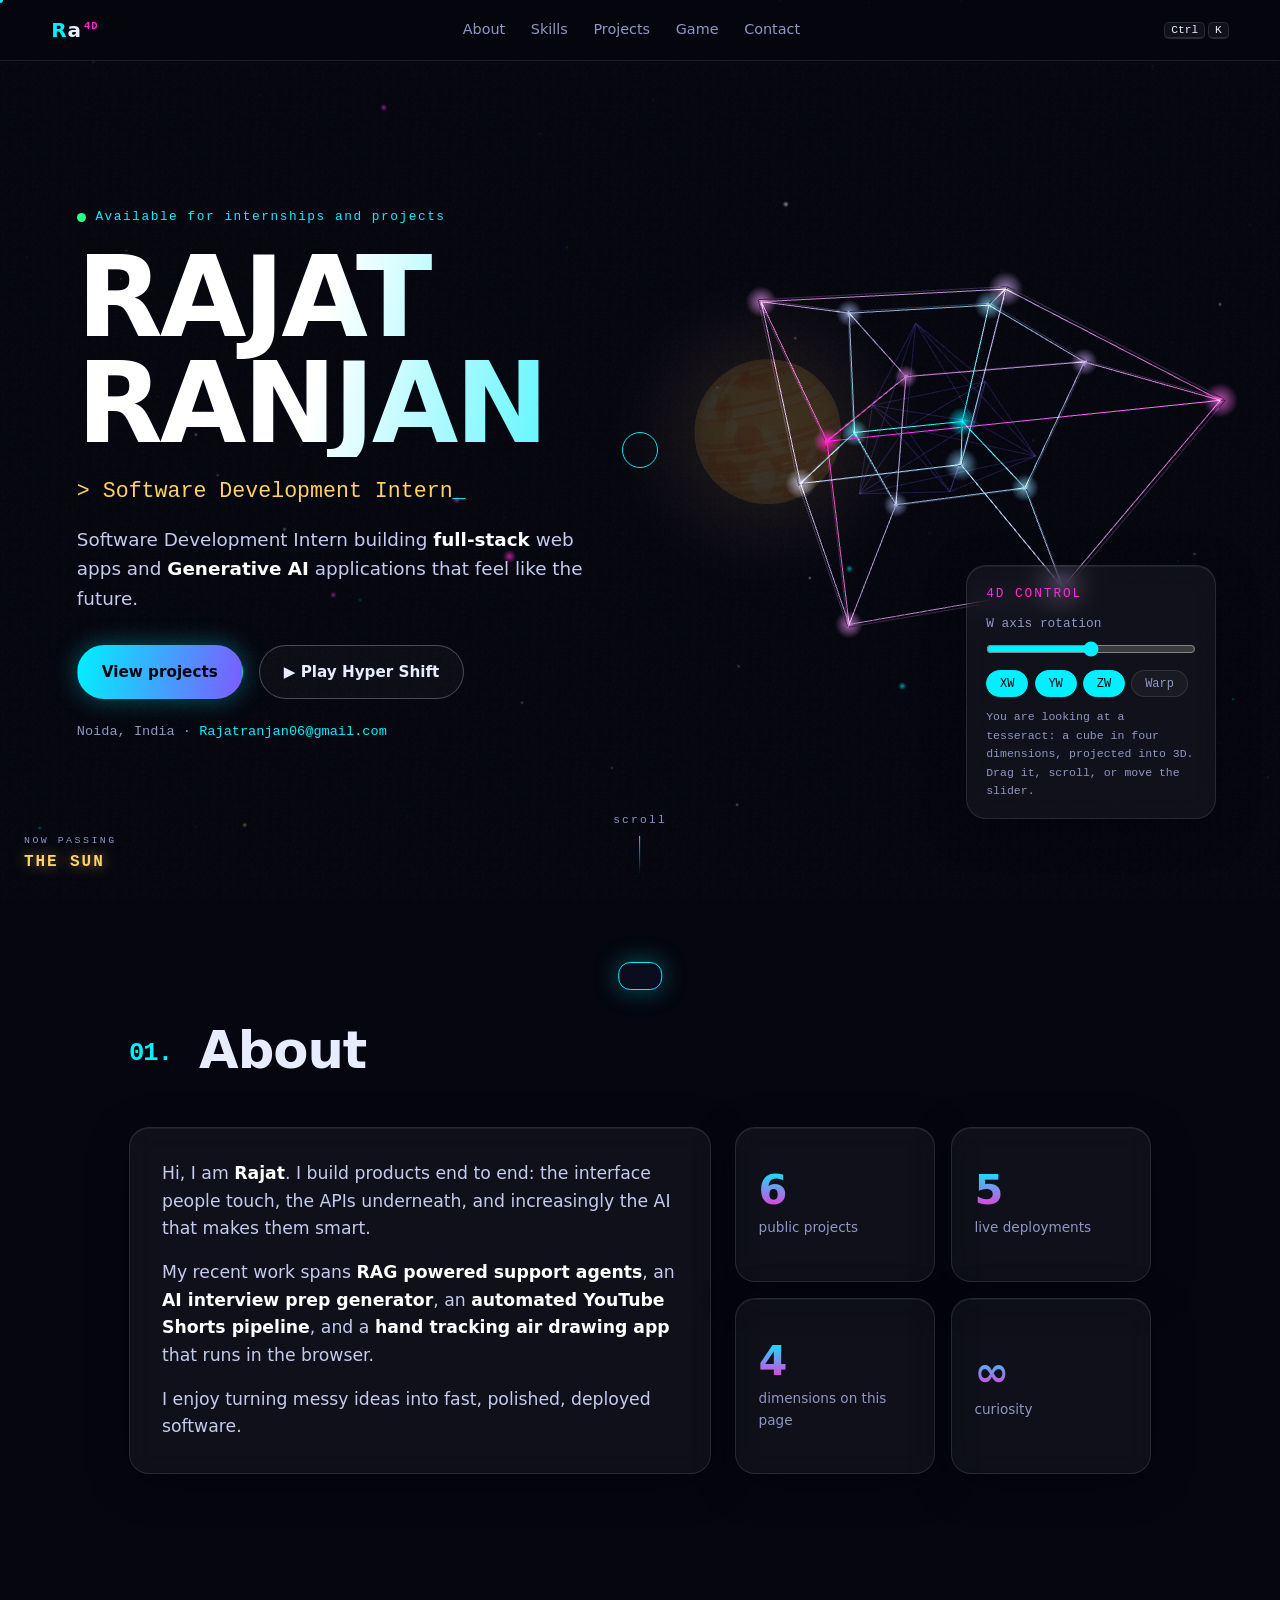
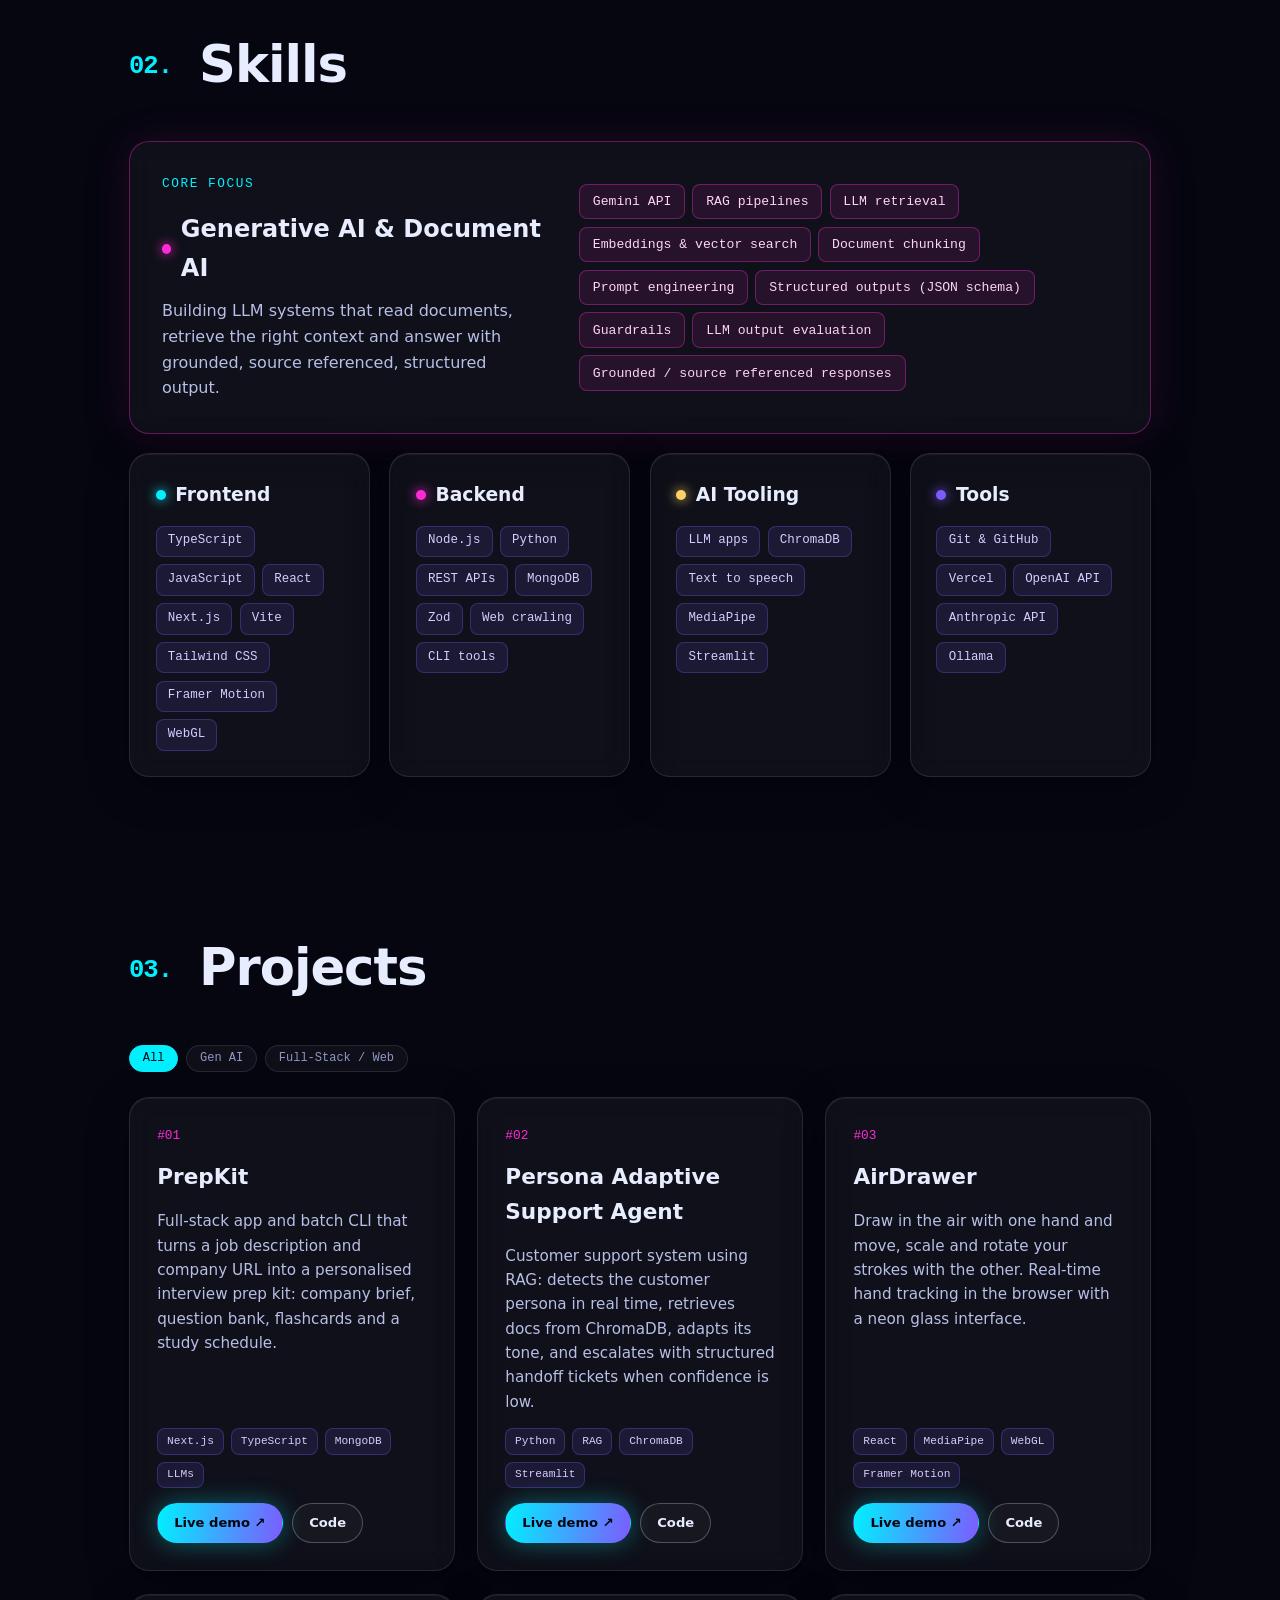
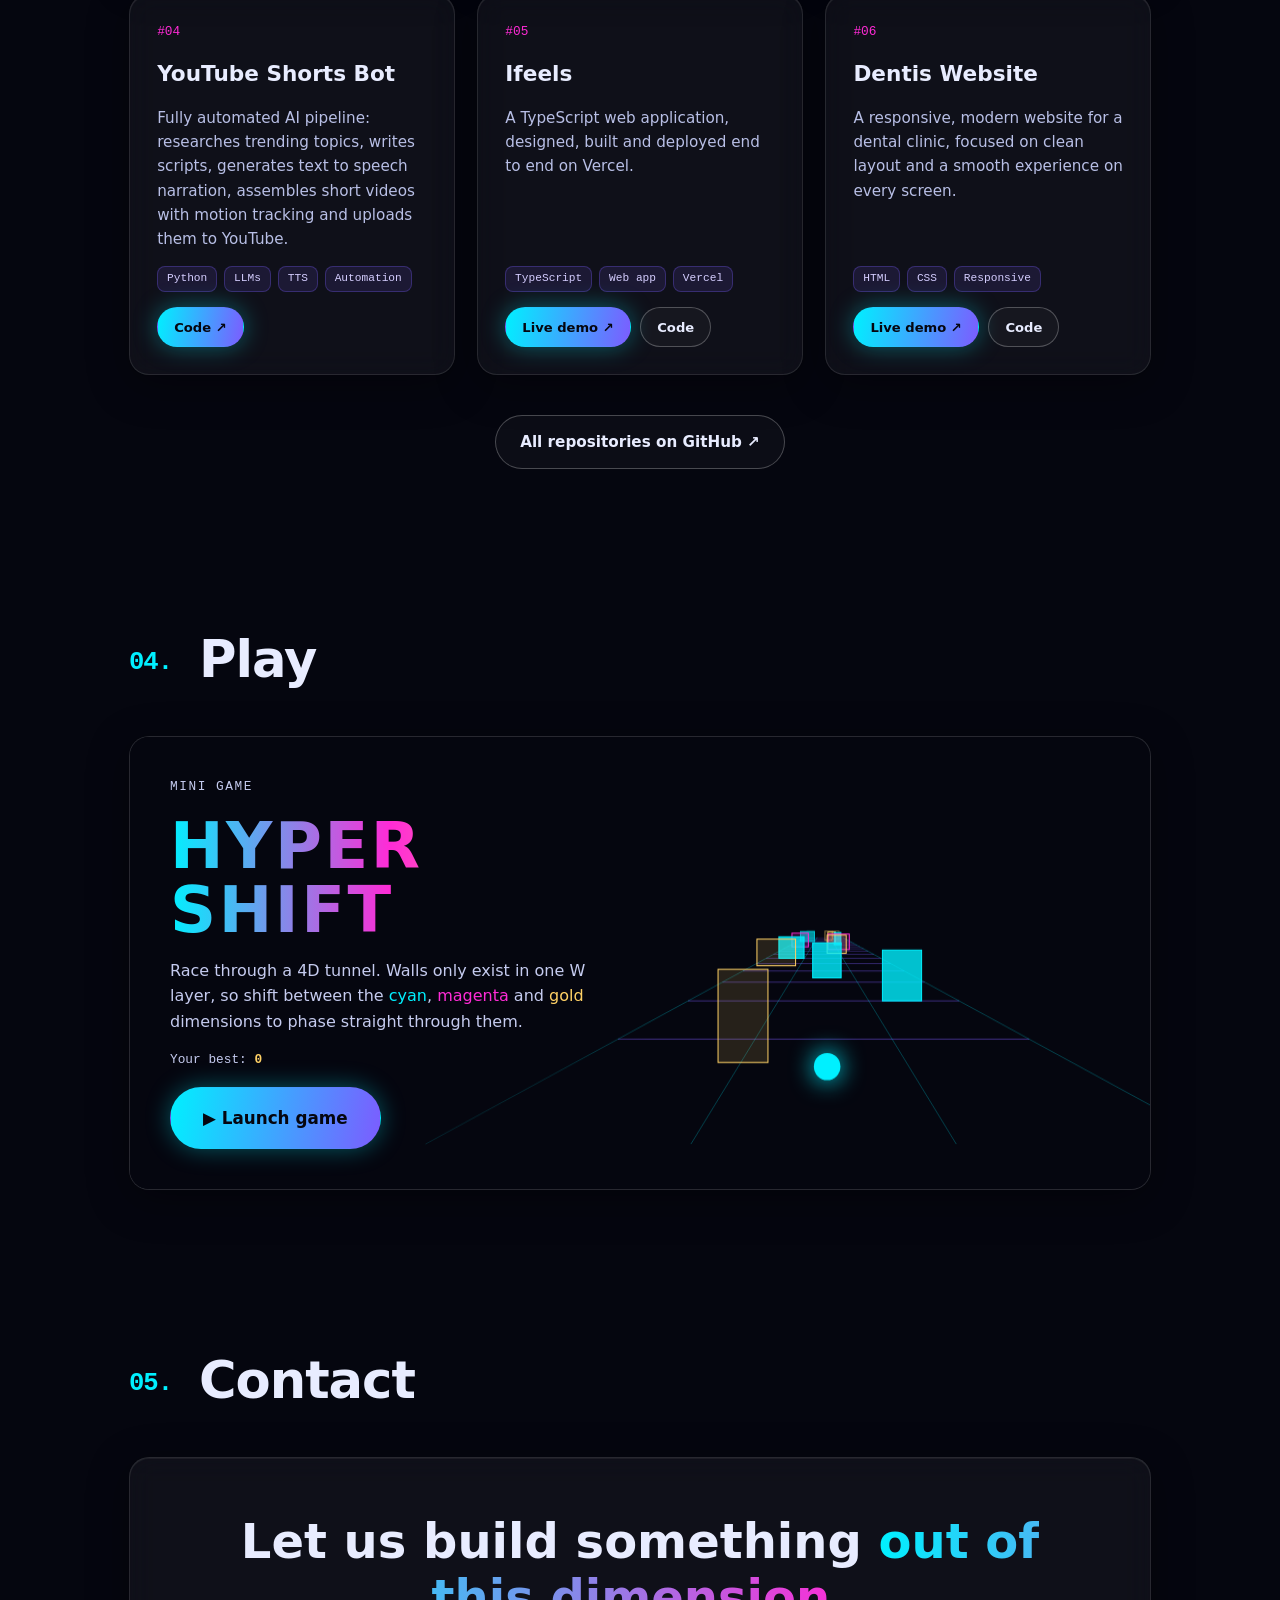
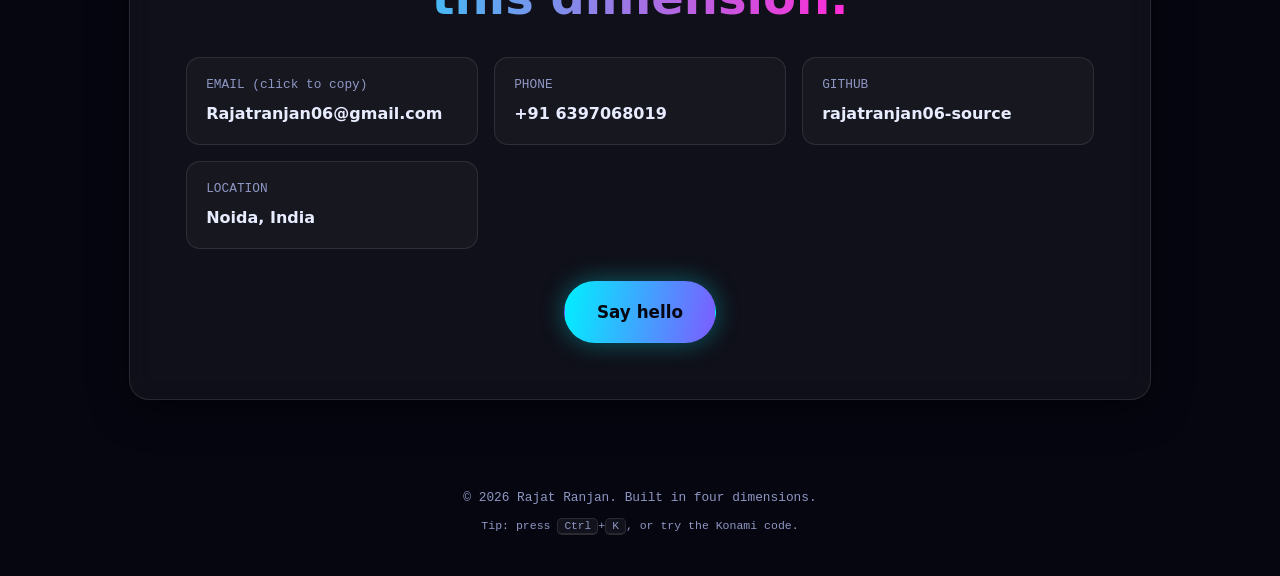
==== commit e7168e36: "Fix logo text in header from 'RR' to 'Ra'" ====
--- a/index.html
+++ b/index.html
@@ -21,7 +21,7 @@
 <div id="planet-label" class="planet-label mono" aria-hidden="true"><span>NOW PASSING</span><b></b></div>
 
 <header class="nav">
-  <a href="#top" class="logo" aria-label="Rajat Ranjan, home"><span>R</span>R<em>4D</em></a>
+  <a href="#top" class="logo" aria-label="Rajat Ranjan, home"><span>R</span>a<em>4D</em></a>
   <nav>
     <a href="#about">About</a>
     <a href="#skills">Skills</a>
